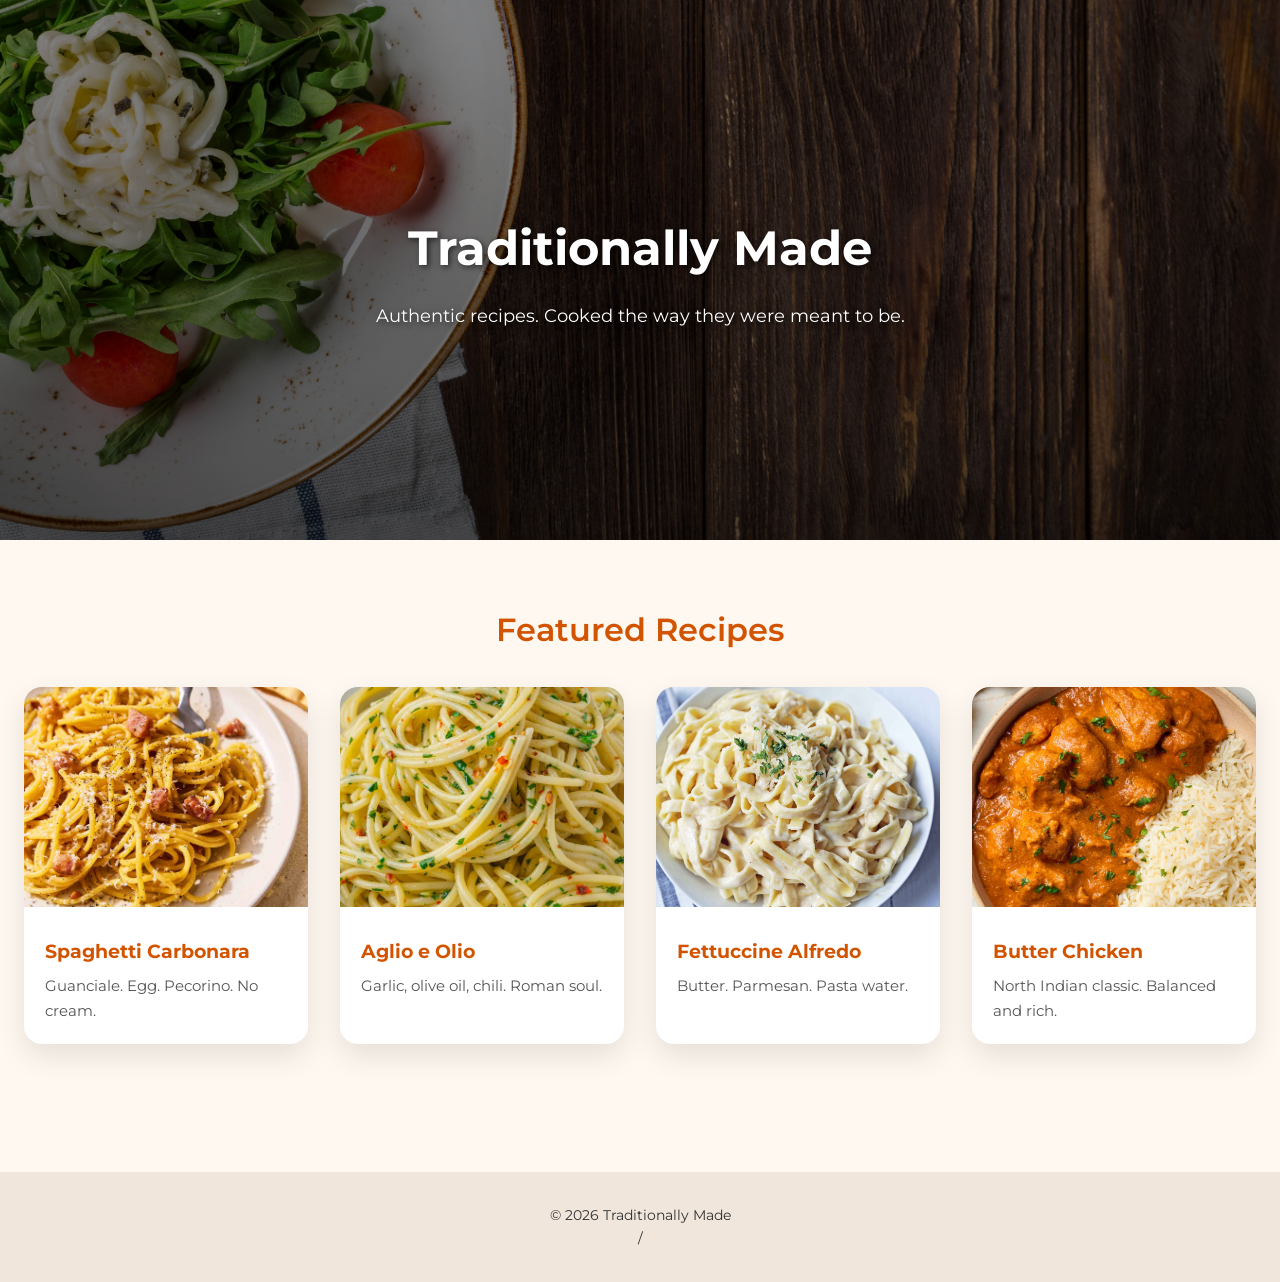
==== index.html @ e834e8db "Update index.html" ====
<!DOCTYPE html>
<html lang="en">
<head>
  <meta charset="UTF-8" />
  <title>Traditionally Made</title>
  <meta name="viewport" content="width=device-width, initial-scale=1.0">
  <link rel="stylesheet" href="style.css">
  <link href="https://fonts.googleapis.com/css2?family=Montserrat:wght@400;600;700&display=swap" rel="stylesheet">
</head>
<body>

  
  <!-- HERO -->
<section class="hero" style="background-image: url('images/hero.jpg');">
  <div class="hero-overlay">
    <h1>Traditionally Made</h1>
    <p>Authentic recipes. Cooked the way they were meant to be.</p>
  </div>
</section>


  <!-- RECIPES -->
  <section class="recipes">
    <h2>Featured Recipes</h2>

    <div class="recipe-grid">

      <a href="carbonara.html" class="recipe-card">
        <img src="images/carbonara.jpg" alt="Carbonara">
        <div class="card-content">
          <h3>Spaghetti Carbonara</h3>
          <p>Guanciale. Egg. Pecorino. No cream.</p>
        </div>
      </a>

      <a href="aglio.html" class="recipe-card">
        <img src="images/aglio.jpg" alt="Aglio e Olio">
        <div class="card-content">
          <h3>Aglio e Olio</h3>
          <p>Garlic, olive oil, chili. Roman soul.</p>
        </div>
      </a>

      <a href="fettuccine-alfredo.html" class="recipe-card">
        <img src="images/fetu.jpg" alt="Fettuccine Alfredo">
        <div class="card-content">
          <h3>Fettuccine Alfredo</h3>
          <p>Butter. Parmesan. Pasta water.</p>
        </div>
      </a>

      <a href="butter-chicken.html" class="recipe-card">
        <img src="images/butterchicken.jpg" alt="Butter Chicken">
        <div class="card-content">
          <h3>Butter Chicken</h3>
          <p>North Indian classic. Balanced and rich.</p>
        </div>
      </a>

    </div>
  </section>

  <footer class="site-footer">
    <p>© 2026 Traditionally Made</p>/ <p><a href="about-us.html"></p>
  </footer>

</body>
</html>
---- style.css ----
/* ===== GLOBAL RESET ===== */
* {
  box-sizing: border-box;
  margin: 0;
  padding: 0;
}

body {
  font-family: 'Montserrat', sans-serif;
  background-color: #fff8f0;
  color: #333;
  line-height: 1.6;
}

/* ===== NAVBAR ===== */
.navbar {
  background-color: rgba(255, 248, 240, 0.95);
  backdrop-filter: blur(6px);
  border-bottom: 1px solid rgba(0,0,0,0.05);
  padding: 0.8rem 1rem;
}

.navbar-brand {
  font-weight: 700;
  color: #d35400 !important;
  letter-spacing: 0.5px;
  text-decoration: none;
}

.back-link {
  color: #555;
  text-decoration: none;
  font-weight: 500;
}

.back-link:hover {
  color: #d35400;
}

/* ===== HERO SECTION ===== */
.hero, .recipe-hero {
  position: relative;
  display: flex;
  align-items: center;
  justify-content: center;
  text-align: center;
  color: #fff;
  text-shadow: 2px 2px 6px rgba(0,0,0,0.6);
  height: 60vh;
  background-size: cover;
  background-position: center;
}

.hero-overlay {
  position: absolute;
  inset: 0;
  background: linear-gradient(rgba(0,0,0,0.45), rgba(0,0,0,0.65));
  display: flex;
  flex-direction: column;
  justify-content: center;
  padding: 2rem;
}

.hero h1, .recipe-hero h1 {
  font-size: 3rem;
  font-weight: 700;
}

.hero p {
  margin-top: 1rem;
  font-size: 1.1rem;
}

/* ===== RECIPES GRID ===== */
.recipes {
  padding: 4rem 1.5rem;
}

.recipes h2 {
  font-size: 2rem;
  margin-bottom: 2rem;
  text-align: center;
  color: #d35400;
}

.recipe-grid {
  display: grid;
  grid-template-columns: repeat(auto-fit, minmax(260px, 1fr));
  gap: 2rem;
}

/* ===== RECIPE CARD ===== */
.recipe-card {
  background: #fff;
  border-radius: 18px;
  overflow: hidden;
  text-decoration: none;
  color: inherit;
  box-shadow: 0 12px 30px rgba(0,0,0,0.1);
  transition: transform 0.3s ease, box-shadow 0.3s ease;
}

.recipe-card:hover {
  transform: translateY(-6px);
  box-shadow: 0 20px 45px rgba(0,0,0,0.15);
}

.recipe-card img {
  width: 100%;
  height: 220px;
  object-fit: cover;
}

.card-content {
  padding: 1.3rem;
}

.card-content h3 {
  font-size: 1.2rem;
  margin-bottom: 0.5rem;
  color: #d35400;
}

.card-content p {
  color: #555;
  font-size: 0.95rem;
}

/* ===== VIDEO WRAPPER ===== */
.video-wrapper {
  position: relative;
  width: 100%;
  padding-top: 56.25%; /* 16:9 aspect ratio */
  border-radius: 16px;
  overflow: hidden;
  box-shadow: 0 12px 25px rgba(0,0,0,0.2);
  background: #000;
}

.video-wrapper iframe {
  position: absolute;
  inset: 0;
  width: 100%;
  height: 100%;
  border: 0;
}

/* ===== RECIPE PAGE FLEX LAYOUT ===== */
.recipe-flex {
  display: flex;
  gap: 2rem;
  flex-wrap: wrap;
}

.recipe-video, .recipe-content {
  flex: 1 1 300px;
}

.recipe-content {
  padding: 0 0.5rem;
}

/* ===== HEADINGS ===== */
h2 {
  color: #d35400;
  font-weight: 600;
  margin-bottom: 1rem;
}

/* ===== LISTS ===== */
ul li, ol li {
  margin-bottom: 0.5rem;
  font-size: 1.05rem;
}

/* ===== BUTTONS ===== */
.btn-primary {
  display: inline-block;
  padding: 0.5rem 1rem;
  background: linear-gradient(135deg, #f39c12, #e67e22);
  color: #fff;
  font-weight: 600;
  border-radius: 8px;
  border: none;
  text-decoration: none;
  transition: all 0.3s ease;
}

.btn-primary:hover {
  background: linear-gradient(135deg, #e67e22, #cf6f17);
  transform: scale(1.05);
}

/* ===== FOOTER ===== */
footer, .site-footer {
  background-color: #f0e6dc;
  text-align: center;
  padding: 2rem 1rem;
  margin-top: 4rem;
  font-size: 0.9rem;
}

footer a, .site-footer a {
  color: #d35400;
  text-decoration: none;
  font-weight: 500;
}

footer a:hover, .site-footer a:hover {
  text-decoration: underline;
}

/* ===== RECIPE METHOD TEXT ===== */
.fst-italic {
  font-style: italic;
  color: #555;
}

/* ===== RESPONSIVE ===== */
@media (max-width: 992px) {
  .hero, .recipe-hero {
    height: 50vh;
  }
  .hero h1, .recipe-hero h1 {
    font-size: 2.5rem;
  }
}

@media (max-width: 600px) {
  .hero h1, .recipe-hero h1 {
    font-size: 2.2rem;
  }
  .recipe-card img {
    height: 200px;
  }
}
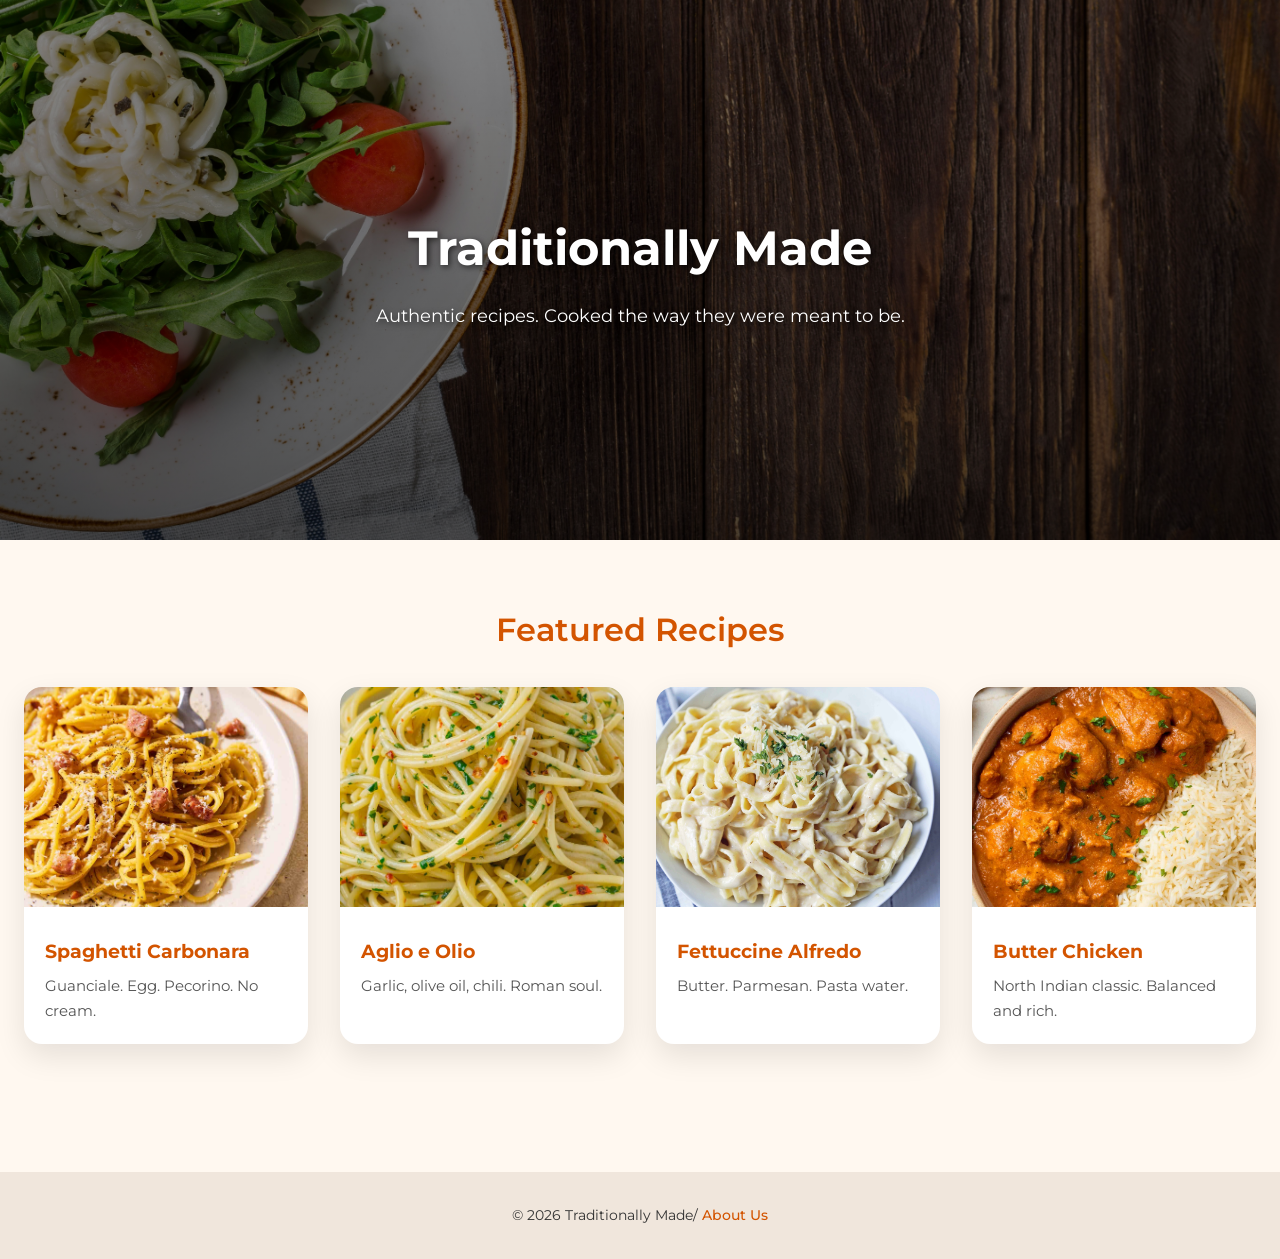
==== commit 8f547dad: "Update index.html" ====
--- a/index.html
+++ b/index.html
@@ -61,7 +61,7 @@
   </section>
 
   <footer class="site-footer">
-    <p>© 2026 Traditionally Made</p>/ <p><a href="about-us.html"></p>
+    <p>© 2026 Traditionally Made/ <a href="about-us.html">About Us</a></p>
   </footer>
 
 </body>
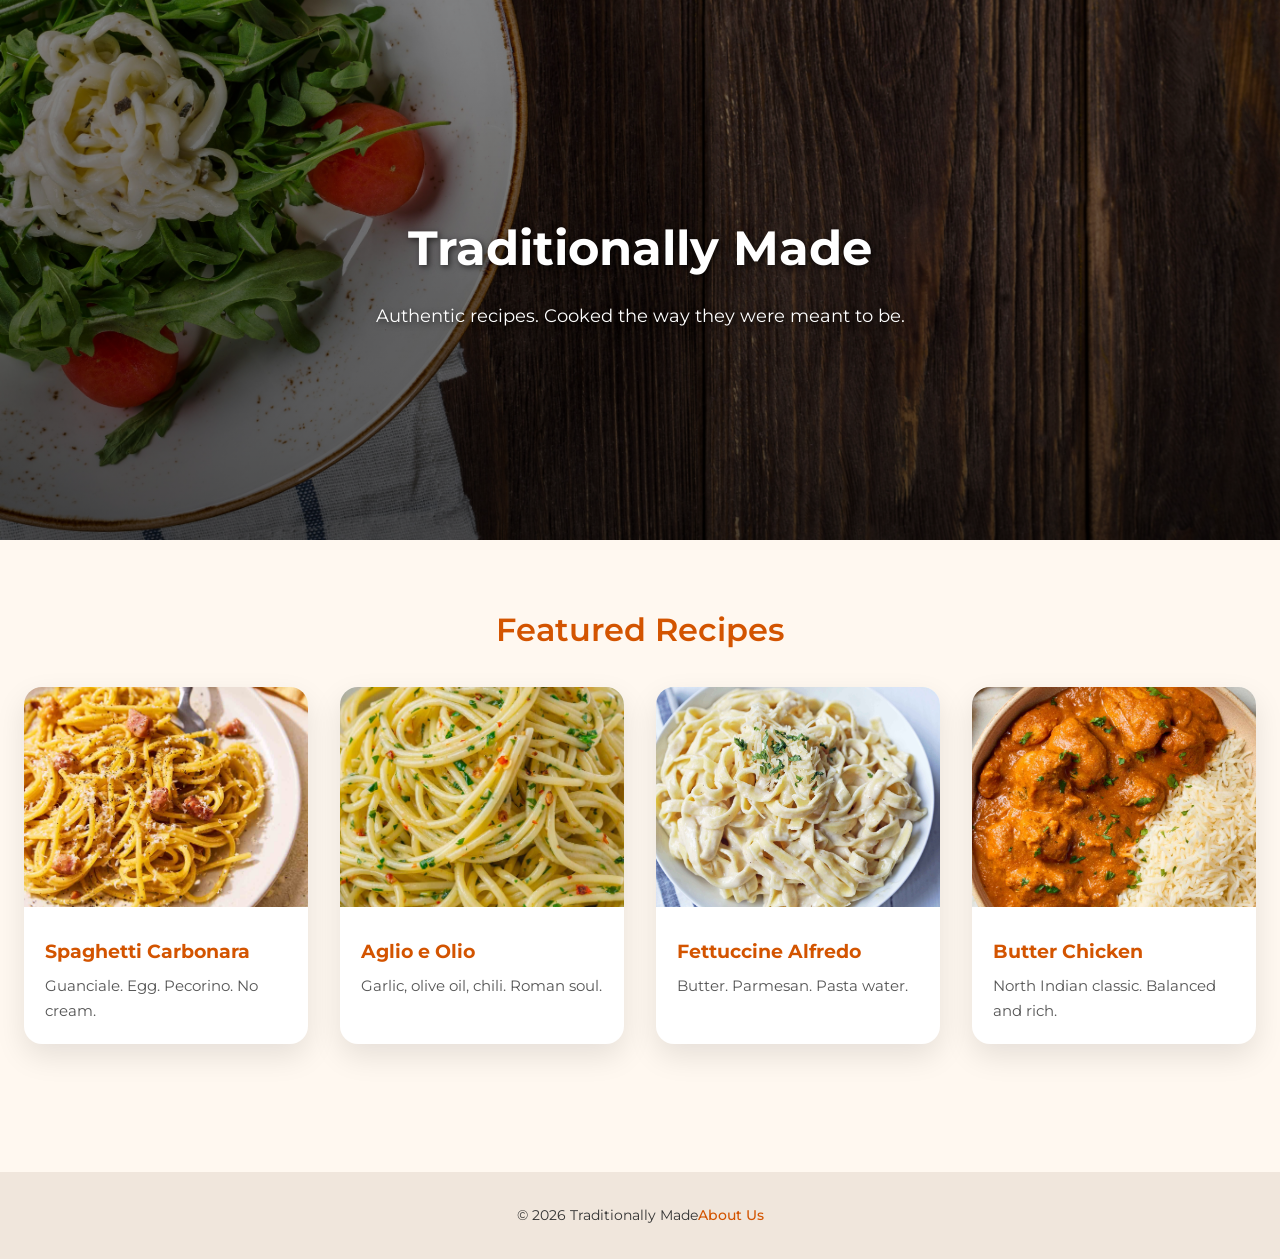
==== commit b3d40964: "Update index.html" ====
--- a/index.html
+++ b/index.html
@@ -61,7 +61,7 @@
   </section>
 
   <footer class="site-footer">
-    <p>© 2026 Traditionally Made/ <a href="about-us.html">About Us</a></p>
+    <p>© 2026 Traditionally Made<a href="about-us.html">About Us</a></p>
   </footer>
 
 </body>
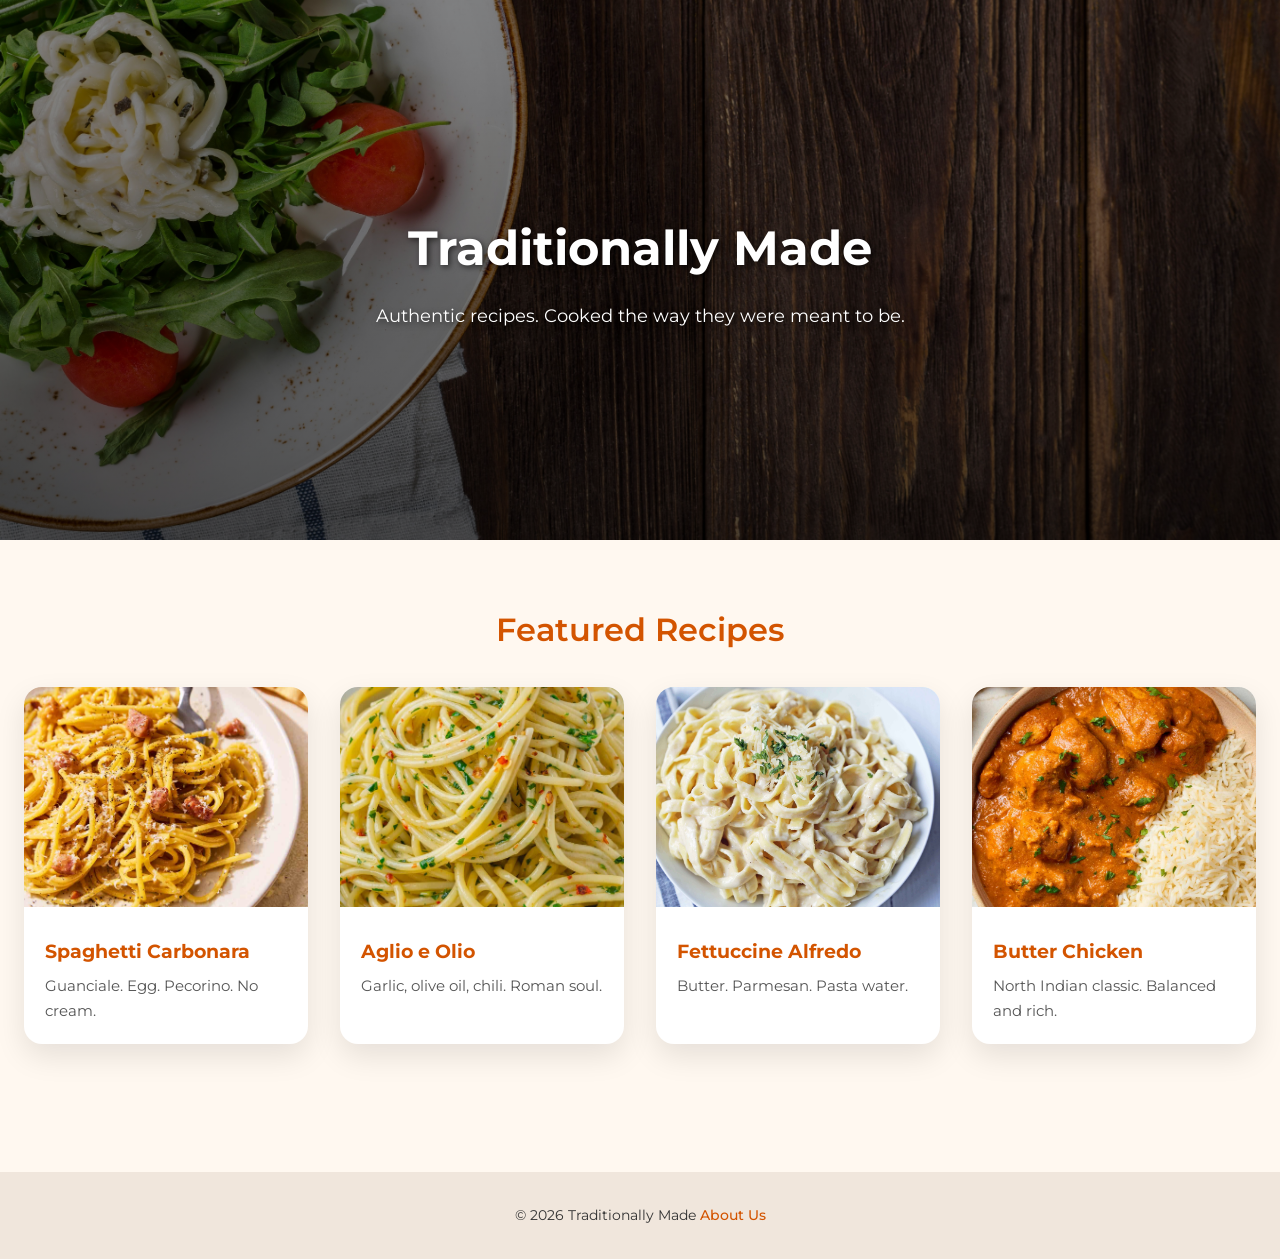
==== commit 0162e319: "Update index.html" ====
--- a/index.html
+++ b/index.html
@@ -61,7 +61,7 @@
   </section>
 
   <footer class="site-footer">
-    <p>© 2026 Traditionally Made<a href="about-us.html">About Us</a></p>
+    <p>© 2026 Traditionally Made <a href="about-us.html">About Us</a></p>
   </footer>
 
 </body>
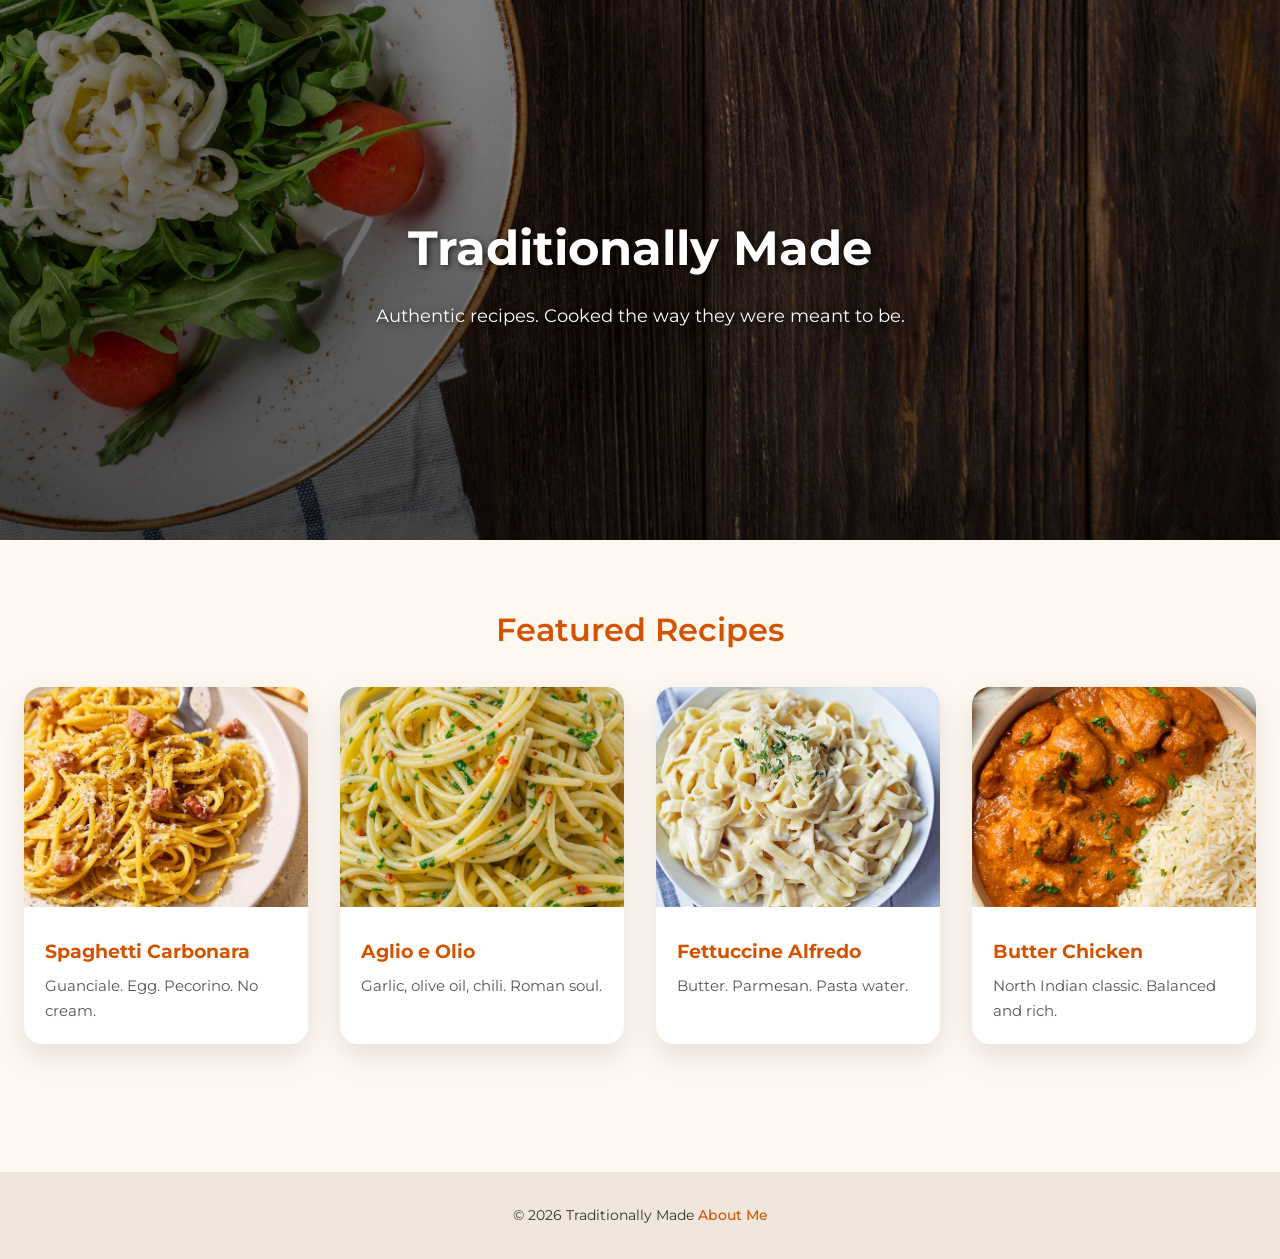
==== commit c4f31b57: "Update index.html" ====
--- a/index.html
+++ b/index.html
@@ -61,7 +61,7 @@
   </section>
 
   <footer class="site-footer">
-    <p>© 2026 Traditionally Made <a href="about-us.html">About Us</a></p>
+    <p>© 2026 Traditionally Made <a href="about-us.html">About Me</a></p>
   </footer>
 
 </body>
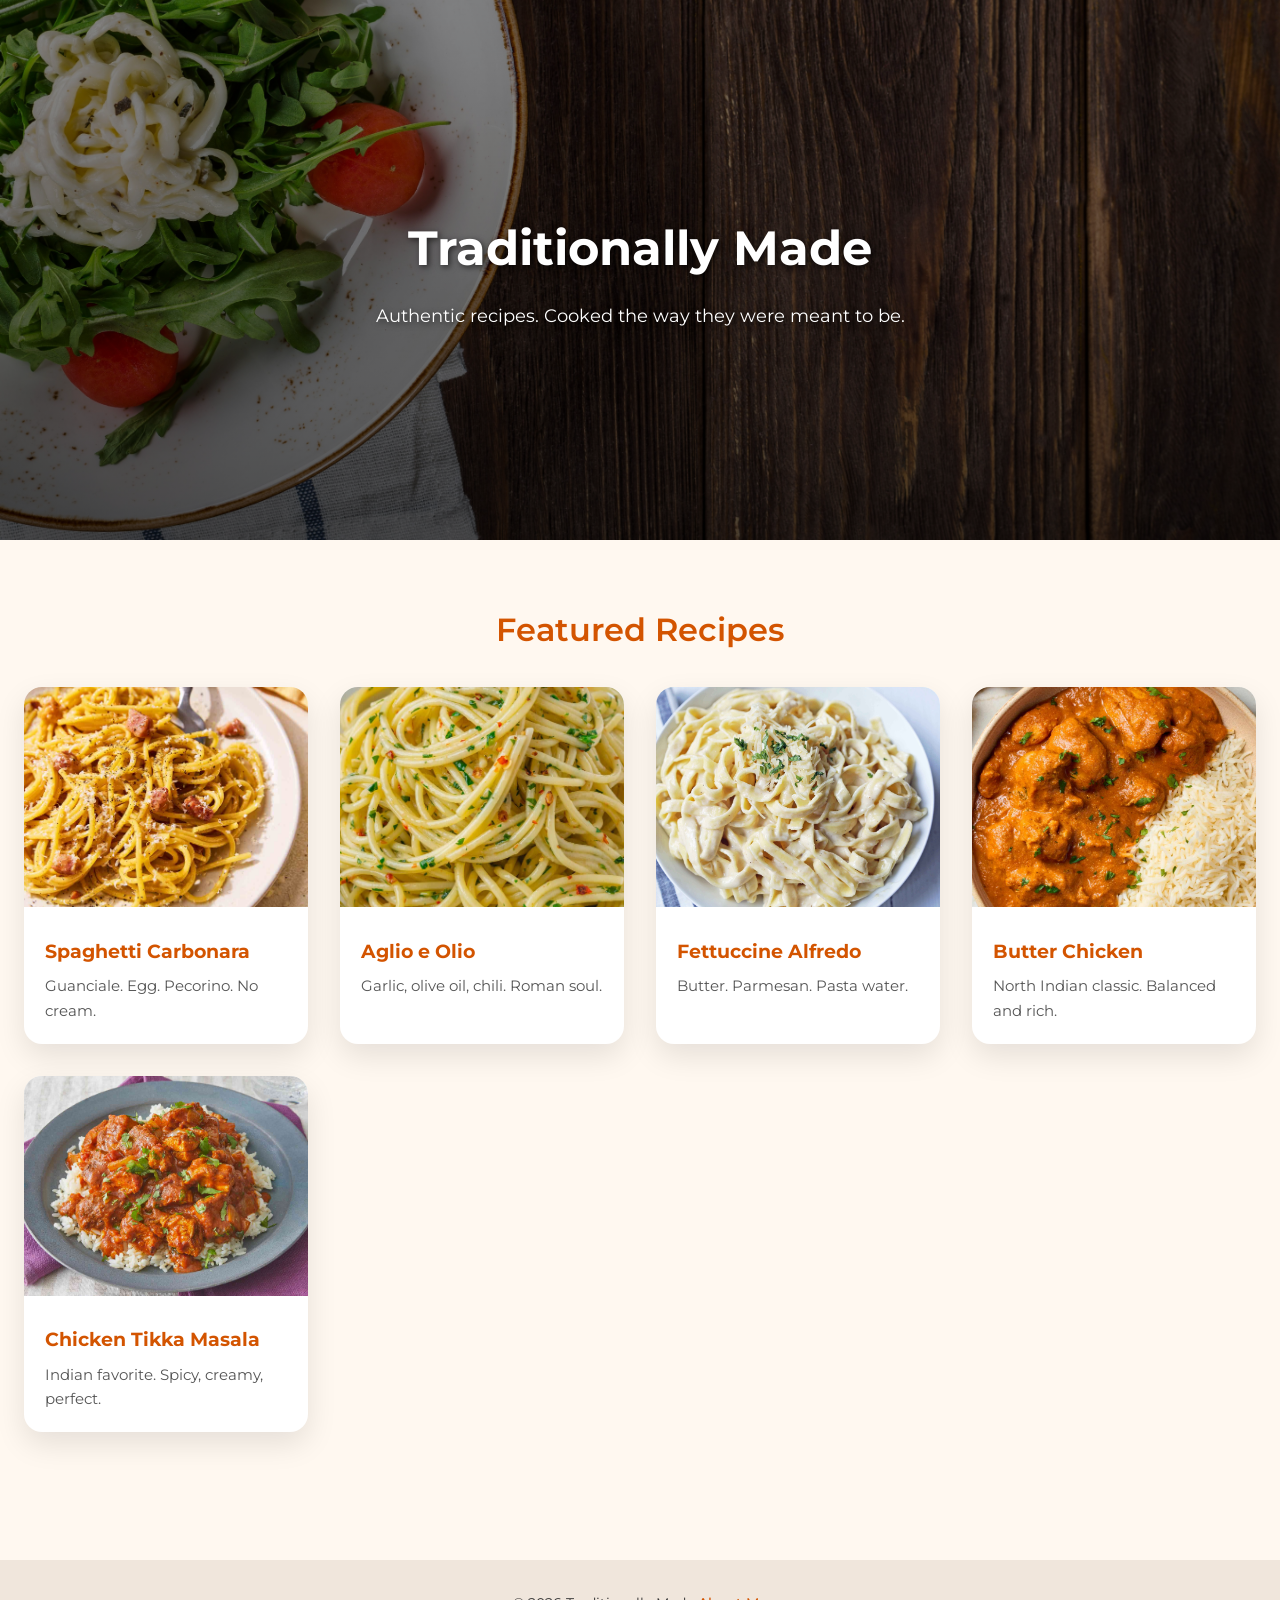
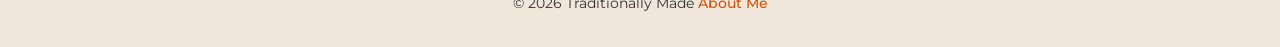
==== commit a48b3b2d: "Update index.html" ====
--- a/index.html
+++ b/index.html
@@ -6,18 +6,20 @@
   <meta name="viewport" content="width=device-width, initial-scale=1.0">
   <link rel="stylesheet" href="style.css">
   <link href="https://fonts.googleapis.com/css2?family=Montserrat:wght@400;600;700&display=swap" rel="stylesheet">
+
+  <!-- Google AdSense -->
+  <script async src="https://pagead2.googlesyndication.com/pagead/js/adsbygoogle.js?client=ca-pub-5029086556424469"
+     crossorigin="anonymous"></script>
 </head>
 <body>
 
-  
   <!-- HERO -->
-<section class="hero" style="background-image: url('images/hero.jpg');">
-  <div class="hero-overlay">
-    <h1>Traditionally Made</h1>
-    <p>Authentic recipes. Cooked the way they were meant to be.</p>
-  </div>
-</section>
-
+  <section class="hero" style="background-image: url('images/hero.jpg');">
+    <div class="hero-overlay">
+      <h1>Traditionally Made</h1>
+      <p>Authentic recipes. Cooked the way they were meant to be.</p>
+    </div>
+  </section>
 
   <!-- RECIPES -->
   <section class="recipes">
@@ -57,6 +59,14 @@
         </div>
       </a>
 
+      <a href="chicken-tikka-masala.html" class="recipe-card">
+        <img src="images/tikka.jpg" alt="Chicken Tikka Masala">
+        <div class="card-content">
+          <h3>Chicken Tikka Masala</h3>
+          <p>Indian favorite. Spicy, creamy, perfect.</p>
+        </div>
+      </a>
+
     </div>
   </section>
 
